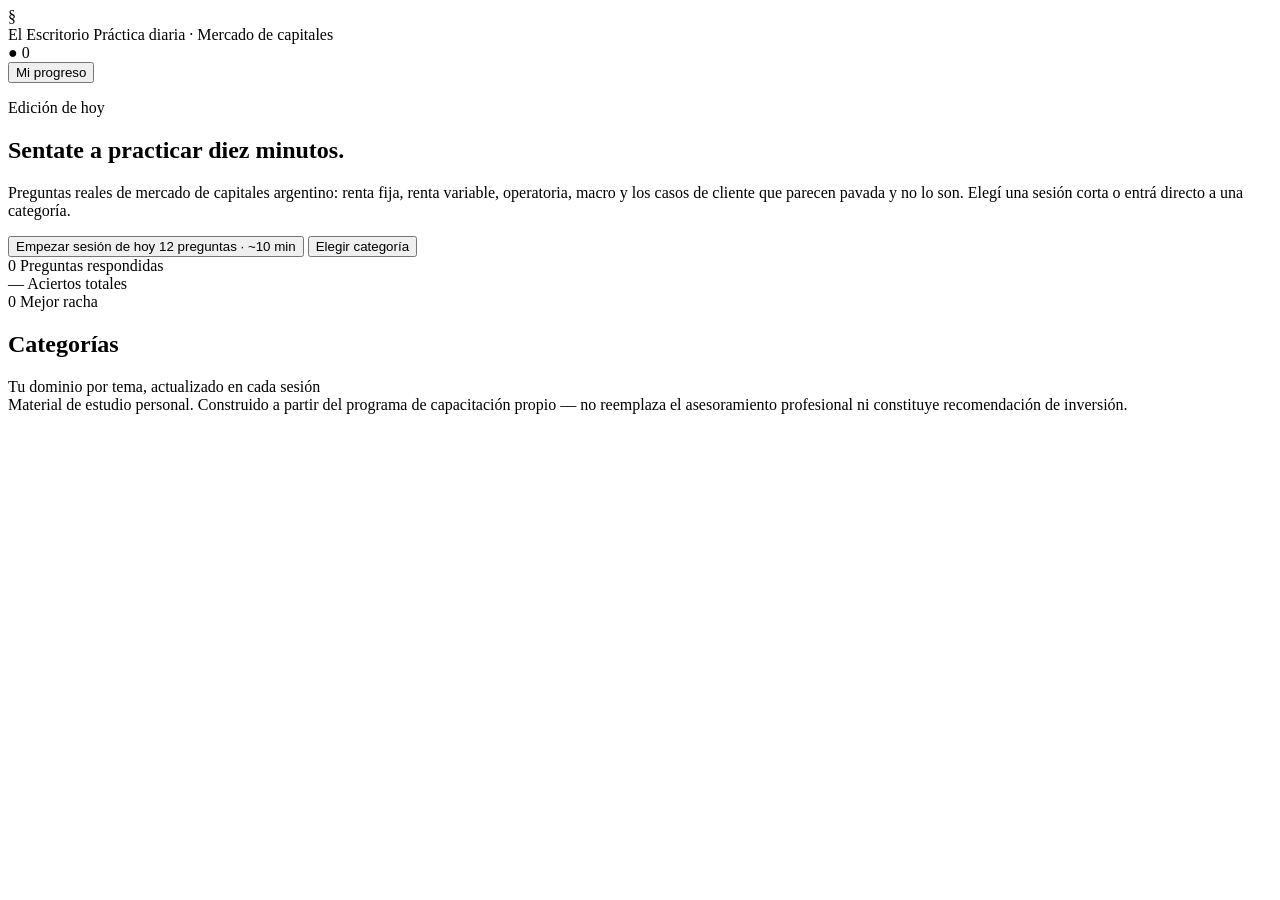
==== index.html @ 67204316 "Add files via upload" ====
<!DOCTYPE html>
<html lang="es-AR">
<head>
<meta charset="UTF-8">
<meta name="viewport" content="width=device-width, initial-scale=1.0">
<title>El Escritorio — Práctica diaria de mercado de capitales</title>
<link rel="preconnect" href="https://fonts.googleapis.com">
<link rel="preconnect" href="https://fonts.gstatic.com" crossorigin>
<link href="https://fonts.googleapis.com/css2?family=Source+Serif+4:ital,opsz,wght@0,8..60,400;0,8..60,500;0,8..60,600;0,8..60,700;1,8..60,400;1,8..60,500&family=Inter:wght@400;500;600;700;800&family=JetBrains+Mono:wght@400;500;600&display=swap" rel="stylesheet">
<link rel="stylesheet" href="css/styles.css">
</head>
<body>

<!-- Cinta de progreso superior, estilo "panel de cotizaciones" -->
<div class="ticker-bar" id="tickerBar" aria-hidden="true">
  <div class="ticker-track" id="tickerTrack"></div>
</div>

<div class="app-shell">

  <!-- ============ HEADER ============ -->
  <header class="app-header">
    <div class="header-left">
      <span class="brand-mark">§</span>
      <div class="brand-text">
        <span class="brand-title">El Escritorio</span>
        <span class="brand-subtitle">Práctica diaria · Mercado de capitales</span>
      </div>
    </div>
    <div class="header-right">
      <div class="streak-pill" id="streakPill" title="Racha de aciertos consecutivos">
        <span class="streak-flame">●</span>
        <span id="streakCount">0</span>
      </div>
      <button class="icon-btn" id="statsBtn" aria-label="Ver mi progreso">Mi progreso</button>
    </div>
  </header>

  <main id="mainContent">

    <!-- ============ PANTALLA: INICIO ============ -->
    <section class="screen" id="screen-home" data-screen="home">
      <div class="home-grid">

        <div class="home-intro">
          <p class="eyebrow">Edición de hoy</p>
          <h1 class="home-title">Sentate a practicar diez minutos.</h1>
          <p class="home-lede">
            Preguntas reales de mercado de capitales argentino: renta fija, renta variable,
            operatoria, macro y los casos de cliente que parecen pavada y no lo son.
            Elegí una sesión corta o entrá directo a una categoría.
          </p>

          <div class="quick-actions">
            <button class="btn btn-primary btn-large" id="startQuickSession">
              Empezar sesión de hoy
              <span class="btn-meta">12 preguntas · ~10 min</span>
            </button>
            <button class="btn btn-ghost" id="browseCategories">Elegir categoría</button>
          </div>

          <div class="resume-banner" id="resumeBanner" hidden>
            <span>Tenés una sesión sin terminar.</span>
            <button class="link-btn" id="resumeSessionBtn">Continuarla →</button>
          </div>
        </div>

        <aside class="home-stats" aria-label="Resumen de tu progreso">
          <div class="stat-card">
            <span class="stat-value" id="statTotalAnswered">0</span>
            <span class="stat-label">Preguntas respondidas</span>
          </div>
          <div class="stat-card">
            <span class="stat-value" id="statAccuracy">—</span>
            <span class="stat-label">Aciertos totales</span>
          </div>
          <div class="stat-card">
            <span class="stat-value" id="statBestStreak">0</span>
            <span class="stat-label">Mejor racha</span>
          </div>
        </aside>

      </div>

      <div class="category-overview">
        <div class="section-heading">
          <h2>Categorías</h2>
          <span class="section-note">Tu dominio por tema, actualizado en cada sesión</span>
        </div>
        <div class="category-grid" id="categoryGrid"><!-- inyectado por JS --></div>
      </div>
    </section>

    <!-- ============ PANTALLA: CONFIGURAR SESIÓN ============ -->
    <section class="screen" id="screen-setup" data-screen="setup" hidden>
      <button class="back-link" data-back-to="home">← Volver al inicio</button>
      <h1 class="screen-title">Armá tu sesión</h1>
      <p class="screen-lede">Elegí qué practicar. Podés mezclar categorías o quedarte en una sola.</p>

      <div class="setup-panel">
        <div class="setup-block">
          <h3 class="setup-block-title">Categorías</h3>
          <div class="chip-group" id="categoryChips"><!-- inyectado por JS --></div>
        </div>

        <div class="setup-block">
          <h3 class="setup-block-title">Dificultad</h3>
          <div class="chip-group" id="difficultyChips">
            <button class="chip chip-active" data-difficulty="todas">Todas</button>
            <button class="chip" data-difficulty="basica">Básica</button>
            <button class="chip" data-difficulty="intermedia">Intermedia</button>
            <button class="chip" data-difficulty="avanzada">Avanzada</button>
          </div>
        </div>

        <div class="setup-block">
          <h3 class="setup-block-title">Cantidad de preguntas</h3>
          <div class="chip-group" id="lengthChips">
            <button class="chip" data-length="8">8 · rápida</button>
            <button class="chip chip-active" data-length="12">12 · estándar</button>
            <button class="chip" data-length="20">20 · a fondo</button>
          </div>
        </div>
      </div>

      <button class="btn btn-primary btn-large" id="startConfiguredSession">Empezar práctica</button>
    </section>

    <!-- ============ PANTALLA: SESIÓN (preguntas) ============ -->
    <section class="screen" id="screen-session" data-screen="session" hidden>
      <div class="session-topbar">
        <button class="back-link" id="exitSessionBtn">✕ Salir</button>
        <div class="session-progress">
          <div class="session-progress-track">
            <div class="session-progress-fill" id="sessionProgressFill"></div>
          </div>
          <span class="session-progress-label" id="sessionProgressLabel">1 / 12</span>
        </div>
        <div class="session-score" id="sessionScore">0 ✓</div>
      </div>

      <div class="question-card" id="questionCard">
        <div class="question-meta">
          <span class="tag tag-category" id="qCategory">Renta Fija</span>
          <span class="tag tag-difficulty" id="qDifficulty">básica</span>
          <span class="tag tag-subtema" id="qSubtema">Subtema</span>
        </div>

        <p class="question-text" id="qEnunciado">Cargando pregunta…</p>

        <!-- Opciones multiple choice -->
        <div class="options-list" id="optionsList"></div>

        <!-- Área de caso abierto -->
        <div class="open-case" id="openCaseArea" hidden>
          <textarea
            class="open-case-textarea"
            id="openCaseTextarea"
            placeholder="Escribí tu respuesta acá, como si se la mandaras a un cliente o la dijeras en voz alta. No hay apuro — tomate el tiempo que necesites."
            rows="6"
          ></textarea>
          <button class="btn btn-primary" id="revealModelAnswer">Comparar con la respuesta modelo</button>
        </div>

        <!-- Feedback / explicación -->
        <div class="feedback-panel" id="feedbackPanel" hidden>
          <div class="feedback-header" id="feedbackHeader">
            <span class="feedback-icon" id="feedbackIcon">✓</span>
            <span class="feedback-title" id="feedbackTitle">Correcto</span>
          </div>
          <p class="feedback-body" id="feedbackBody"></p>
          <button class="btn btn-primary btn-large" id="nextQuestionBtn">Siguiente pregunta →</button>
        </div>
      </div>
    </section>

    <!-- ============ PANTALLA: RESULTADOS DE SESIÓN ============ -->
    <section class="screen" id="screen-results" data-screen="results" hidden>
      <div class="results-panel">
        <p class="eyebrow" id="resultsEyebrow">Sesión completa</p>
        <h1 class="results-title" id="resultsTitle">Buen trabajo.</h1>
        <p class="results-lede" id="resultsLede"></p>

        <div class="results-stats">
          <div class="stat-card">
            <span class="stat-value" id="resultsScore">0/0</span>
            <span class="stat-label">Respuestas correctas</span>
          </div>
          <div class="stat-card">
            <span class="stat-value" id="resultsStreak">0</span>
            <span class="stat-label">Mejor racha de hoy</span>
          </div>
          <div class="stat-card">
            <span class="stat-value" id="resultsTime">0 min</span>
            <span class="stat-label">Tiempo dedicado</span>
          </div>
        </div>

        <div class="results-review" id="resultsReview">
          <h3>Para repasar</h3>
          <div class="review-list" id="reviewList"><!-- inyectado por JS --></div>
        </div>

        <div class="results-actions">
          <button class="btn btn-primary btn-large" id="playAgainBtn">Otra sesión</button>
          <button class="btn btn-ghost" id="backHomeBtn">Volver al inicio</button>
        </div>
      </div>
    </section>

    <!-- ============ PANTALLA: MI PROGRESO ============ -->
    <section class="screen" id="screen-stats" data-screen="stats" hidden>
      <button class="back-link" data-back-to="home">← Volver al inicio</button>
      <h1 class="screen-title">Mi progreso</h1>
      <p class="screen-lede">Así viene tu dominio por categoría desde que empezaste.</p>

      <div class="stats-grid" id="statsGrid"><!-- inyectado por JS --></div>

      <div class="setup-block" style="margin-top: 2.5rem;">
        <h3 class="setup-block-title">Datos guardados en este navegador</h3>
        <p class="screen-lede" style="margin-bottom: 1rem;">
          Tu progreso se guarda localmente en este dispositivo y navegador. Si abrís la práctica
          desde otra computadora o celular, vas a empezar de cero ahí.
        </p>
        <button class="btn btn-ghost btn-danger" id="resetProgressBtn">Borrar todo mi progreso</button>
      </div>
    </section>

  </main>

  <footer class="app-footer">
    <span>Material de estudio personal. Construido a partir del programa de capacitación propio — no reemplaza el asesoramiento profesional ni constituye recomendación de inversión.</span>
  </footer>

</div>

<!-- Modal de confirmación (borrar progreso) -->
<div class="modal-overlay" id="confirmModal" hidden style="display: none;">
  <div class="modal-box">
    <h3>¿Borrar todo el progreso?</h3>
    <p>Esto va a eliminar tu historial de respuestas, rachas y estadísticas guardadas en este navegador. No se puede deshacer.</p>
    <div class="modal-actions">
      <button class="btn btn-ghost" id="cancelResetBtn">Cancelar</button>
      <button class="btn btn-danger" id="confirmResetBtn">Sí, borrar todo</button>
    </div>
  </div>
</div>

<script src="js/preguntas.js"></script>
<script src="js/storage.js"></script>
<script src="js/app.js"></script>
</body>
</html>
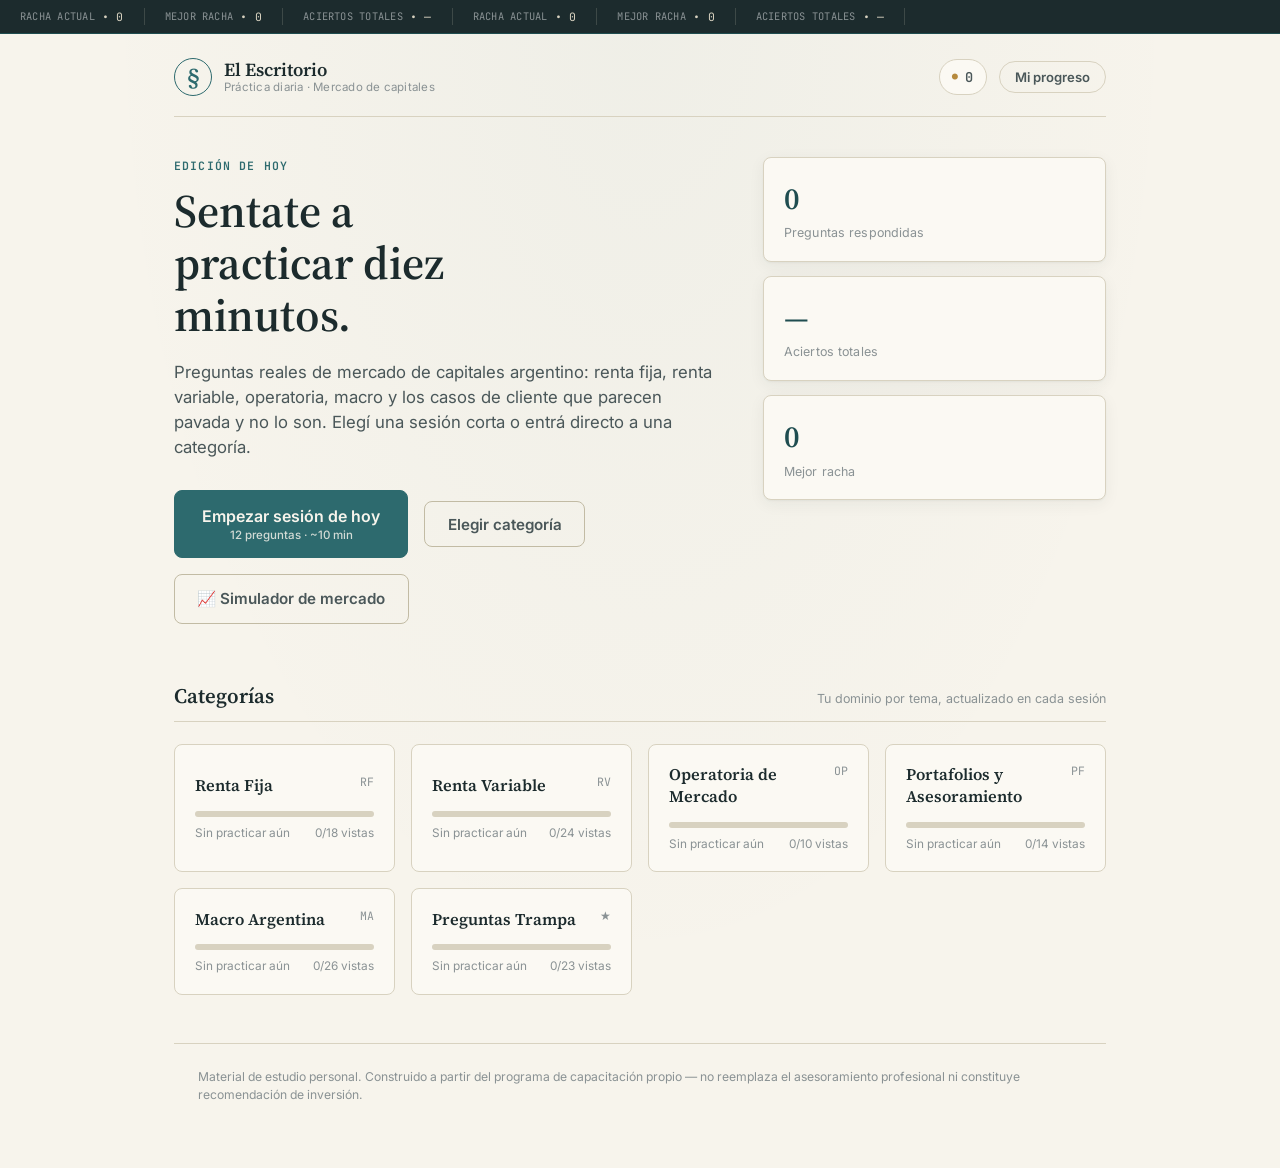
==== commit 0cb62a0a: "Add files via upload" ====
--- a/index.html
+++ b/index.html
@@ -57,6 +57,7 @@
               <span class="btn-meta">12 preguntas · ~10 min</span>
             </button>
             <button class="btn btn-ghost" id="browseCategories">Elegir categoría</button>
+            <a href="simulador.html" class="btn btn-ghost" style="text-decoration:none;">📈 Simulador de mercado</a>
           </div>
 
           <div class="resume-banner" id="resumeBanner" hidden>
--- a/css/styles.css
+++ b/css/styles.css
@@ -0,0 +1,996 @@
+/* ============================================================
+   EL ESCRITORIO — Práctica diaria de mercado de capitales
+   Sistema de diseño: "escritorio de research"
+   ============================================================ */
+
+:root {
+  /* Paleta */
+  --paper:        #F7F4EC;
+  --paper-raised: #FBF9F3;
+  --ink:          #1C2B2D;
+  --ink-soft:     #4A5759;
+  --ink-faint:    #8A9294;
+  --teal:         #2D6A6E;
+  --teal-deep:    #1F4D50;
+  --olive:        #7A8B5C;
+  --olive-deep:   #5C6A43;
+  --terracotta:   #A8453A;
+  --terracotta-deep: #7E332A;
+  --rule:         #D8D2C0;
+  --rule-strong:  #C2BBA4;
+  --gold:         #B68A3D;
+
+  /* Tipografía */
+  --font-serif: "Source Serif 4", Georgia, serif;
+  --font-sans:  "Inter", -apple-system, BlinkMacSystemFont, sans-serif;
+  --font-mono:  "JetBrains Mono", "SF Mono", Consolas, monospace;
+
+  /* Layout */
+  --max-width: 980px;
+  --radius-sm: 4px;
+  --radius-md: 8px;
+  --radius-lg: 14px;
+  --shadow-card: 0 1px 2px rgba(28, 43, 45, 0.04), 0 4px 16px rgba(28, 43, 45, 0.06);
+  --shadow-raised: 0 2px 4px rgba(28, 43, 45, 0.06), 0 12px 32px rgba(28, 43, 45, 0.10);
+}
+
+@media (prefers-reduced-motion: reduce) {
+  *, *::before, *::after {
+    animation-duration: 0.01ms !important;
+    animation-iteration-count: 1 !important;
+    transition-duration: 0.01ms !important;
+    scroll-behavior: auto !important;
+  }
+}
+
+* { box-sizing: border-box; }
+
+html { scroll-behavior: smooth; }
+
+body {
+  margin: 0;
+  background: var(--paper);
+  background-image:
+    radial-gradient(ellipse at top, rgba(45, 106, 110, 0.04), transparent 60%);
+  color: var(--ink);
+  font-family: var(--font-sans);
+  font-size: 16px;
+  line-height: 1.5;
+  -webkit-font-smoothing: antialiased;
+}
+
+::selection { background: var(--gold); color: var(--paper); }
+
+button {
+  font-family: inherit;
+  cursor: pointer;
+}
+
+textarea {
+  font-family: inherit;
+}
+
+/* ============================================================
+   TICKER BAR — signature element: cinta de cotizaciones de progreso
+   ============================================================ */
+
+.ticker-bar {
+  background: var(--ink);
+  height: 34px;
+  overflow: hidden;
+  position: relative;
+  border-bottom: 1px solid var(--teal-deep);
+}
+
+.ticker-track {
+  display: flex;
+  align-items: center;
+  height: 100%;
+  white-space: nowrap;
+  animation: ticker-scroll 38s linear infinite;
+  width: max-content;
+}
+
+@keyframes ticker-scroll {
+  from { transform: translateX(0); }
+  to   { transform: translateX(-50%); }
+}
+
+.ticker-item {
+  display: inline-flex;
+  align-items: center;
+  gap: 0.45rem;
+  padding: 0 1.25rem;
+  font-family: var(--font-mono);
+  font-size: 0.72rem;
+  letter-spacing: 0.02em;
+  color: #D8D2C0;
+  border-right: 1px solid rgba(216, 210, 192, 0.18);
+}
+
+.ticker-item .ticker-label {
+  color: #8A9294;
+  text-transform: uppercase;
+  font-size: 0.65rem;
+}
+
+.ticker-item .ticker-up   { color: #8FBF8C; }
+.ticker-item .ticker-down { color: #D98F84; }
+.ticker-item .ticker-flat { color: #D8D2C0; }
+
+/* ============================================================
+   LAYOUT SHELL
+   ============================================================ */
+
+.app-shell {
+  max-width: var(--max-width);
+  margin: 0 auto;
+  padding: 0 1.5rem 4rem;
+}
+
+.app-header {
+  display: flex;
+  align-items: center;
+  justify-content: space-between;
+  padding: 1.5rem 0 1.25rem;
+  border-bottom: 1px solid var(--rule);
+  margin-bottom: 2.5rem;
+}
+
+.header-left {
+  display: flex;
+  align-items: center;
+  gap: 0.75rem;
+}
+
+.brand-mark {
+  font-family: var(--font-serif);
+  font-size: 1.6rem;
+  font-weight: 600;
+  color: var(--teal);
+  width: 38px;
+  height: 38px;
+  display: flex;
+  align-items: center;
+  justify-content: center;
+  border: 1.5px solid var(--teal);
+  border-radius: 50%;
+  flex-shrink: 0;
+}
+
+.brand-text { display: flex; flex-direction: column; line-height: 1.2; }
+
+.brand-title {
+  font-family: var(--font-serif);
+  font-weight: 600;
+  font-size: 1.15rem;
+  color: var(--ink);
+}
+
+.brand-subtitle {
+  font-size: 0.72rem;
+  color: var(--ink-faint);
+  letter-spacing: 0.02em;
+}
+
+.header-right {
+  display: flex;
+  align-items: center;
+  gap: 0.75rem;
+}
+
+.streak-pill {
+  display: inline-flex;
+  align-items: center;
+  gap: 0.4rem;
+  background: var(--paper-raised);
+  border: 1px solid var(--rule);
+  border-radius: 999px;
+  padding: 0.4rem 0.8rem;
+  font-family: var(--font-mono);
+  font-size: 0.85rem;
+  font-weight: 600;
+  color: var(--ink-soft);
+}
+
+.streak-flame {
+  color: var(--gold);
+  font-size: 0.6rem;
+}
+
+.icon-btn {
+  background: transparent;
+  border: 1px solid var(--rule);
+  border-radius: 999px;
+  padding: 0.45rem 0.95rem;
+  font-size: 0.82rem;
+  font-weight: 600;
+  color: var(--ink-soft);
+  transition: border-color 0.15s ease, color 0.15s ease;
+}
+
+.icon-btn:hover { border-color: var(--teal); color: var(--teal); }
+.icon-btn:focus-visible { outline: 2px solid var(--teal); outline-offset: 2px; }
+
+/* ============================================================
+   SCREENS — general
+   ============================================================ */
+
+.screen { animation: screen-in 0.32s ease; }
+
+@keyframes screen-in {
+  from { opacity: 0; transform: translateY(6px); }
+  to   { opacity: 1; transform: translateY(0); }
+}
+
+.screen-title {
+  font-family: var(--font-serif);
+  font-size: clamp(1.7rem, 3.4vw, 2.3rem);
+  font-weight: 600;
+  margin: 0.5rem 0 0.5rem;
+  color: var(--ink);
+}
+
+.screen-lede {
+  color: var(--ink-soft);
+  font-size: 1rem;
+  max-width: 56ch;
+  margin: 0 0 2rem;
+}
+
+.eyebrow {
+  font-family: var(--font-mono);
+  font-size: 0.72rem;
+  text-transform: uppercase;
+  letter-spacing: 0.1em;
+  color: var(--teal);
+  margin: 0 0 0.75rem;
+  font-weight: 600;
+}
+
+.back-link {
+  background: none;
+  border: none;
+  color: var(--ink-soft);
+  font-size: 0.88rem;
+  font-weight: 600;
+  padding: 0.4rem 0;
+  margin-bottom: 0.5rem;
+  transition: color 0.15s ease;
+}
+
+.back-link:hover { color: var(--teal); }
+.back-link:focus-visible { outline: 2px solid var(--teal); outline-offset: 3px; }
+
+/* ============================================================
+   HOME SCREEN
+   ============================================================ */
+
+.home-grid {
+  display: grid;
+  grid-template-columns: 1.6fr 1fr;
+  gap: 2.5rem;
+  align-items: start;
+  margin-bottom: 3.5rem;
+}
+
+@media (max-width: 780px) {
+  .home-grid { grid-template-columns: 1fr; }
+}
+
+.home-title {
+  font-family: var(--font-serif);
+  font-size: clamp(2rem, 4.5vw, 2.9rem);
+  font-weight: 600;
+  line-height: 1.12;
+  margin: 0 0 1.1rem;
+  color: var(--ink);
+  max-width: 16ch;
+}
+
+.home-lede {
+  font-size: 1.05rem;
+  color: var(--ink-soft);
+  max-width: 52ch;
+  margin: 0 0 1.85rem;
+}
+
+.quick-actions {
+  display: flex;
+  flex-wrap: wrap;
+  align-items: center;
+  gap: 1rem;
+}
+
+.resume-banner {
+  margin-top: 1.25rem;
+  padding: 0.85rem 1.1rem;
+  background: rgba(182, 138, 61, 0.1);
+  border: 1px solid rgba(182, 138, 61, 0.35);
+  border-radius: var(--radius-md);
+  font-size: 0.88rem;
+  color: var(--ink-soft);
+  display: flex;
+  align-items: center;
+  gap: 0.6rem;
+  flex-wrap: wrap;
+}
+
+.link-btn {
+  background: none;
+  border: none;
+  color: var(--teal-deep);
+  font-weight: 700;
+  font-size: 0.88rem;
+}
+
+.link-btn:hover { text-decoration: underline; }
+
+.home-stats {
+  display: flex;
+  flex-direction: column;
+  gap: 0.9rem;
+}
+
+.stat-card {
+  background: var(--paper-raised);
+  border: 1px solid var(--rule);
+  border-radius: var(--radius-md);
+  padding: 1.1rem 1.25rem;
+  display: flex;
+  flex-direction: column;
+  gap: 0.2rem;
+  box-shadow: var(--shadow-card);
+}
+
+.stat-value {
+  font-family: var(--font-serif);
+  font-size: 1.9rem;
+  font-weight: 600;
+  color: var(--teal-deep);
+  font-variant-numeric: tabular-nums;
+}
+
+.stat-label {
+  font-size: 0.78rem;
+  color: var(--ink-faint);
+  letter-spacing: 0.01em;
+}
+
+/* ---- Category overview on home ---- */
+
+.section-heading {
+  display: flex;
+  align-items: baseline;
+  justify-content: space-between;
+  flex-wrap: wrap;
+  gap: 0.5rem;
+  border-bottom: 1px solid var(--rule);
+  padding-bottom: 0.6rem;
+  margin-bottom: 1.4rem;
+}
+
+.section-heading h2 {
+  font-family: var(--font-serif);
+  font-size: 1.3rem;
+  font-weight: 600;
+  margin: 0;
+}
+
+.section-note {
+  font-size: 0.78rem;
+  color: var(--ink-faint);
+}
+
+.category-grid {
+  display: grid;
+  grid-template-columns: repeat(auto-fit, minmax(220px, 1fr));
+  gap: 1rem;
+}
+
+.category-card {
+  background: var(--paper-raised);
+  border: 1px solid var(--rule);
+  border-radius: var(--radius-md);
+  padding: 1.15rem 1.25rem 1.3rem;
+  cursor: pointer;
+  transition: border-color 0.15s ease, transform 0.15s ease, box-shadow 0.15s ease;
+  text-align: left;
+}
+
+.category-card:hover {
+  border-color: var(--teal);
+  transform: translateY(-2px);
+  box-shadow: var(--shadow-card);
+}
+
+.category-card-top {
+  display: flex;
+  justify-content: space-between;
+  align-items: flex-start;
+  margin-bottom: 0.9rem;
+}
+
+.category-name {
+  font-family: var(--font-serif);
+  font-weight: 600;
+  font-size: 1.02rem;
+  color: var(--ink);
+}
+
+.category-count {
+  font-family: var(--font-mono);
+  font-size: 0.72rem;
+  color: var(--ink-faint);
+}
+
+.category-bar-track {
+  height: 6px;
+  background: var(--rule);
+  border-radius: 999px;
+  overflow: hidden;
+  margin-bottom: 0.55rem;
+}
+
+.category-bar-fill {
+  height: 100%;
+  background: var(--teal);
+  border-radius: 999px;
+  transition: width 0.4s ease;
+}
+
+.category-meta {
+  display: flex;
+  justify-content: space-between;
+  font-size: 0.74rem;
+  color: var(--ink-faint);
+}
+
+/* ============================================================
+   BUTTONS
+   ============================================================ */
+
+.btn {
+  display: inline-flex;
+  align-items: center;
+  justify-content: center;
+  gap: 0.5rem;
+  border-radius: var(--radius-md);
+  padding: 0.78rem 1.4rem;
+  font-weight: 600;
+  font-size: 0.95rem;
+  border: 1.5px solid transparent;
+  transition: background 0.15s ease, border-color 0.15s ease, color 0.15s ease, transform 0.1s ease;
+}
+
+.btn:active { transform: translateY(1px); }
+.btn:focus-visible { outline: 2px solid var(--teal-deep); outline-offset: 2px; }
+
+.btn-primary {
+  background: var(--teal);
+  color: var(--paper);
+  border-color: var(--teal);
+}
+.btn-primary:hover { background: var(--teal-deep); border-color: var(--teal-deep); }
+
+.btn-ghost {
+  background: transparent;
+  color: var(--ink-soft);
+  border-color: var(--rule-strong);
+}
+.btn-ghost:hover { border-color: var(--teal); color: var(--teal); }
+
+.btn-danger {
+  background: var(--terracotta);
+  color: var(--paper);
+  border-color: var(--terracotta);
+}
+.btn-danger:hover { background: var(--terracotta-deep); border-color: var(--terracotta-deep); }
+
+.btn-ghost.btn-danger {
+  background: transparent;
+  color: var(--terracotta);
+  border-color: var(--terracotta);
+}
+.btn-ghost.btn-danger:hover { background: var(--terracotta); color: var(--paper); }
+
+.btn-large {
+  padding: 0.95rem 1.7rem;
+  font-size: 1rem;
+  flex-direction: column;
+  gap: 0.1rem;
+}
+
+.btn-meta {
+  font-size: 0.72rem;
+  font-weight: 500;
+  opacity: 0.82;
+}
+
+.btn:disabled {
+  opacity: 0.45;
+  cursor: not-allowed;
+}
+
+/* ============================================================
+   SETUP SCREEN
+   ============================================================ */
+
+.setup-panel {
+  display: flex;
+  flex-direction: column;
+  gap: 1.75rem;
+  margin-bottom: 2.25rem;
+}
+
+.setup-block-title {
+  font-family: var(--font-serif);
+  font-size: 1rem;
+  font-weight: 600;
+  margin: 0 0 0.75rem;
+  color: var(--ink);
+}
+
+.chip-group {
+  display: flex;
+  flex-wrap: wrap;
+  gap: 0.55rem;
+}
+
+.chip {
+  background: var(--paper-raised);
+  border: 1.5px solid var(--rule-strong);
+  border-radius: 999px;
+  padding: 0.55rem 1.05rem;
+  font-size: 0.85rem;
+  font-weight: 600;
+  color: var(--ink-soft);
+  transition: all 0.15s ease;
+}
+
+.chip:hover { border-color: var(--teal); }
+
+.chip-active {
+  background: var(--teal);
+  border-color: var(--teal);
+  color: var(--paper);
+}
+
+.chip-active:hover { background: var(--teal-deep); border-color: var(--teal-deep); }
+
+/* ============================================================
+   SESSION / QUESTION SCREEN
+   ============================================================ */
+
+.session-topbar {
+  display: flex;
+  align-items: center;
+  gap: 1.25rem;
+  margin-bottom: 2rem;
+}
+
+.session-progress {
+  flex: 1;
+  display: flex;
+  align-items: center;
+  gap: 0.85rem;
+}
+
+.session-progress-track {
+  flex: 1;
+  height: 6px;
+  background: var(--rule);
+  border-radius: 999px;
+  overflow: hidden;
+}
+
+.session-progress-fill {
+  height: 100%;
+  background: linear-gradient(90deg, var(--teal), var(--olive));
+  border-radius: 999px;
+  transition: width 0.35s ease;
+}
+
+.session-progress-label {
+  font-family: var(--font-mono);
+  font-size: 0.8rem;
+  color: var(--ink-faint);
+  white-space: nowrap;
+}
+
+.session-score {
+  font-family: var(--font-mono);
+  font-size: 0.85rem;
+  font-weight: 700;
+  color: var(--olive-deep);
+  white-space: nowrap;
+}
+
+.question-card {
+  background: var(--paper-raised);
+  border: 1px solid var(--rule);
+  border-radius: var(--radius-lg);
+  padding: clamp(1.5rem, 4vw, 2.75rem);
+  box-shadow: var(--shadow-raised);
+}
+
+.question-meta {
+  display: flex;
+  flex-wrap: wrap;
+  gap: 0.5rem;
+  margin-bottom: 1.4rem;
+}
+
+.tag {
+  font-family: var(--font-mono);
+  font-size: 0.68rem;
+  text-transform: uppercase;
+  letter-spacing: 0.04em;
+  padding: 0.3rem 0.65rem;
+  border-radius: 999px;
+  font-weight: 600;
+}
+
+.tag-category {
+  background: rgba(45, 106, 110, 0.12);
+  color: var(--teal-deep);
+}
+
+.tag-difficulty {
+  background: rgba(182, 138, 61, 0.15);
+  color: var(--gold);
+}
+
+.tag-subtema {
+  background: var(--rule);
+  color: var(--ink-soft);
+  text-transform: none;
+  letter-spacing: 0;
+}
+
+.question-text {
+  font-family: var(--font-serif);
+  font-size: clamp(1.15rem, 2.6vw, 1.45rem);
+  line-height: 1.5;
+  color: var(--ink);
+  margin: 0 0 1.85rem;
+}
+
+.options-list {
+  display: flex;
+  flex-direction: column;
+  gap: 0.7rem;
+}
+
+.option-btn {
+  display: flex;
+  align-items: flex-start;
+  gap: 0.85rem;
+  text-align: left;
+  background: var(--paper);
+  border: 1.5px solid var(--rule-strong);
+  border-radius: var(--radius-md);
+  padding: 0.95rem 1.1rem;
+  font-size: 0.96rem;
+  line-height: 1.45;
+  color: var(--ink);
+  transition: border-color 0.15s ease, background 0.15s ease;
+}
+
+.option-btn:hover:not(:disabled) {
+  border-color: var(--teal);
+  background: rgba(45, 106, 110, 0.04);
+}
+
+.option-btn:focus-visible { outline: 2px solid var(--teal); outline-offset: 2px; }
+
+.option-letter {
+  font-family: var(--font-mono);
+  font-weight: 700;
+  font-size: 0.82rem;
+  color: var(--ink-faint);
+  flex-shrink: 0;
+  width: 1.4rem;
+  height: 1.4rem;
+  border: 1.5px solid var(--rule-strong);
+  border-radius: 50%;
+  display: flex;
+  align-items: center;
+  justify-content: center;
+  margin-top: 0.05rem;
+}
+
+.option-btn.is-correct {
+  border-color: var(--olive);
+  background: rgba(122, 139, 92, 0.12);
+}
+.option-btn.is-correct .option-letter {
+  background: var(--olive);
+  border-color: var(--olive);
+  color: var(--paper);
+}
+
+.option-btn.is-incorrect {
+  border-color: var(--terracotta);
+  background: rgba(168, 69, 58, 0.08);
+}
+.option-btn.is-incorrect .option-letter {
+  background: var(--terracotta);
+  border-color: var(--terracotta);
+  color: var(--paper);
+}
+
+.option-btn:disabled { cursor: default; }
+.option-btn:disabled:not(.is-correct):not(.is-incorrect) { opacity: 0.55; }
+
+/* Open case */
+
+.open-case-textarea {
+  width: 100%;
+  background: var(--paper);
+  border: 1.5px solid var(--rule-strong);
+  border-radius: var(--radius-md);
+  padding: 1rem 1.1rem;
+  font-size: 0.96rem;
+  line-height: 1.55;
+  color: var(--ink);
+  resize: vertical;
+  margin-bottom: 1rem;
+}
+
+.open-case-textarea:focus-visible {
+  outline: 2px solid var(--teal);
+  outline-offset: 1px;
+  border-color: var(--teal);
+}
+
+/* Feedback panel */
+
+.feedback-panel {
+  margin-top: 1.75rem;
+  padding-top: 1.6rem;
+  border-top: 1px solid var(--rule);
+  animation: feedback-in 0.28s ease;
+}
+
+@keyframes feedback-in {
+  from { opacity: 0; transform: translateY(4px); }
+  to   { opacity: 1; transform: translateY(0); }
+}
+
+.feedback-header {
+  display: flex;
+  align-items: center;
+  gap: 0.6rem;
+  margin-bottom: 0.85rem;
+}
+
+.feedback-icon {
+  width: 1.6rem;
+  height: 1.6rem;
+  border-radius: 50%;
+  display: flex;
+  align-items: center;
+  justify-content: center;
+  font-size: 0.85rem;
+  font-weight: 700;
+  color: var(--paper);
+  flex-shrink: 0;
+}
+
+.feedback-panel.is-correct .feedback-icon { background: var(--olive); }
+.feedback-panel.is-incorrect .feedback-icon { background: var(--terracotta); }
+.feedback-panel.is-neutral .feedback-icon { background: var(--teal); }
+
+.feedback-title {
+  font-family: var(--font-serif);
+  font-size: 1.15rem;
+  font-weight: 600;
+}
+
+.feedback-panel.is-correct .feedback-title { color: var(--olive-deep); }
+.feedback-panel.is-incorrect .feedback-title { color: var(--terracotta-deep); }
+.feedback-panel.is-neutral .feedback-title { color: var(--teal-deep); }
+
+.feedback-body {
+  font-size: 0.97rem;
+  line-height: 1.65;
+  color: var(--ink-soft);
+  margin: 0 0 1.5rem;
+  white-space: pre-line;
+}
+
+.feedback-body strong { color: var(--ink); }
+
+/* ============================================================
+   RESULTS SCREEN
+   ============================================================ */
+
+.results-panel {
+  max-width: 640px;
+  margin: 1rem auto 0;
+  text-align: center;
+}
+
+.results-title {
+  font-family: var(--font-serif);
+  font-size: clamp(1.8rem, 4vw, 2.4rem);
+  font-weight: 600;
+  margin: 0 0 0.6rem;
+}
+
+.results-lede {
+  color: var(--ink-soft);
+  font-size: 1rem;
+  margin: 0 0 2rem;
+}
+
+.results-stats {
+  display: grid;
+  grid-template-columns: repeat(3, 1fr);
+  gap: 1rem;
+  margin-bottom: 2.5rem;
+}
+
+.results-review {
+  text-align: left;
+  margin-bottom: 2.5rem;
+}
+
+.results-review h3 {
+  font-family: var(--font-serif);
+  font-size: 1.05rem;
+  border-bottom: 1px solid var(--rule);
+  padding-bottom: 0.6rem;
+  margin-bottom: 1rem;
+}
+
+.review-list {
+  display: flex;
+  flex-direction: column;
+  gap: 0.6rem;
+}
+
+.review-item {
+  background: var(--paper-raised);
+  border: 1px solid var(--rule);
+  border-left: 3px solid var(--terracotta);
+  border-radius: var(--radius-sm);
+  padding: 0.85rem 1.05rem;
+  font-size: 0.88rem;
+  color: var(--ink-soft);
+  text-align: left;
+}
+
+.review-item strong { color: var(--ink); display: block; margin-bottom: 0.2rem; font-size: 0.92rem; }
+
+.results-actions {
+  display: flex;
+  justify-content: center;
+  gap: 1rem;
+  flex-wrap: wrap;
+}
+
+/* ============================================================
+   STATS SCREEN
+   ============================================================ */
+
+.stats-grid {
+  display: grid;
+  grid-template-columns: repeat(auto-fit, minmax(260px, 1fr));
+  gap: 1rem;
+}
+
+.stats-card {
+  background: var(--paper-raised);
+  border: 1px solid var(--rule);
+  border-radius: var(--radius-md);
+  padding: 1.25rem 1.4rem;
+}
+
+.stats-card-top {
+  display: flex;
+  justify-content: space-between;
+  align-items: baseline;
+  margin-bottom: 0.7rem;
+}
+
+.stats-card-name {
+  font-family: var(--font-serif);
+  font-weight: 600;
+  font-size: 1.05rem;
+}
+
+.stats-card-pct {
+  font-family: var(--font-mono);
+  font-size: 0.95rem;
+  font-weight: 700;
+  color: var(--teal-deep);
+}
+
+.stats-card-detail {
+  font-size: 0.78rem;
+  color: var(--ink-faint);
+  margin-top: 0.5rem;
+}
+
+/* ============================================================
+   MODAL
+   ============================================================ */
+
+/* El atributo HTML "hidden" debe ganarle a cualquier display específico
+   de la clase (como .modal-overlay { display: flex }). Sin esto, un
+   elemento con hidden + una clase que define display puede quedar visible. */
+[hidden] {
+  display: none !important;
+}
+
+.modal-overlay {
+  position: fixed;
+  inset: 0;
+  background: rgba(28, 43, 45, 0.45);
+  display: flex;
+  align-items: center;
+  justify-content: center;
+  padding: 1.5rem;
+  z-index: 100;
+}
+
+.modal-overlay[hidden] {
+  display: none;
+}
+
+.modal-box {
+  background: var(--paper-raised);
+  border-radius: var(--radius-lg);
+  padding: 1.75rem;
+  max-width: 420px;
+  width: 100%;
+  box-shadow: var(--shadow-raised);
+}
+
+.modal-box h3 {
+  font-family: var(--font-serif);
+  margin: 0 0 0.75rem;
+  font-size: 1.2rem;
+}
+
+.modal-box p {
+  color: var(--ink-soft);
+  font-size: 0.92rem;
+  line-height: 1.5;
+  margin: 0 0 1.5rem;
+}
+
+.modal-actions {
+  display: flex;
+  justify-content: flex-end;
+  gap: 0.75rem;
+}
+
+/* ============================================================
+   FOOTER
+   ============================================================ */
+
+.app-footer {
+  max-width: var(--max-width);
+  margin: 3rem auto 0;
+  padding: 1.5rem 1.5rem 0;
+  border-top: 1px solid var(--rule);
+  font-size: 0.76rem;
+  color: var(--ink-faint);
+  line-height: 1.5;
+}
+
+/* ============================================================
+   RESPONSIVE
+   ============================================================ */
+
+@media (max-width: 600px) {
+  .app-shell { padding: 0 1.1rem 3rem; }
+  .app-header { padding: 1.1rem 0 1rem; margin-bottom: 1.75rem; }
+  .brand-subtitle { display: none; }
+  .results-stats { grid-template-columns: 1fr; }
+  .session-topbar { flex-wrap: wrap; }
+  .session-score { order: 3; width: 100%; text-align: right; }
+}
